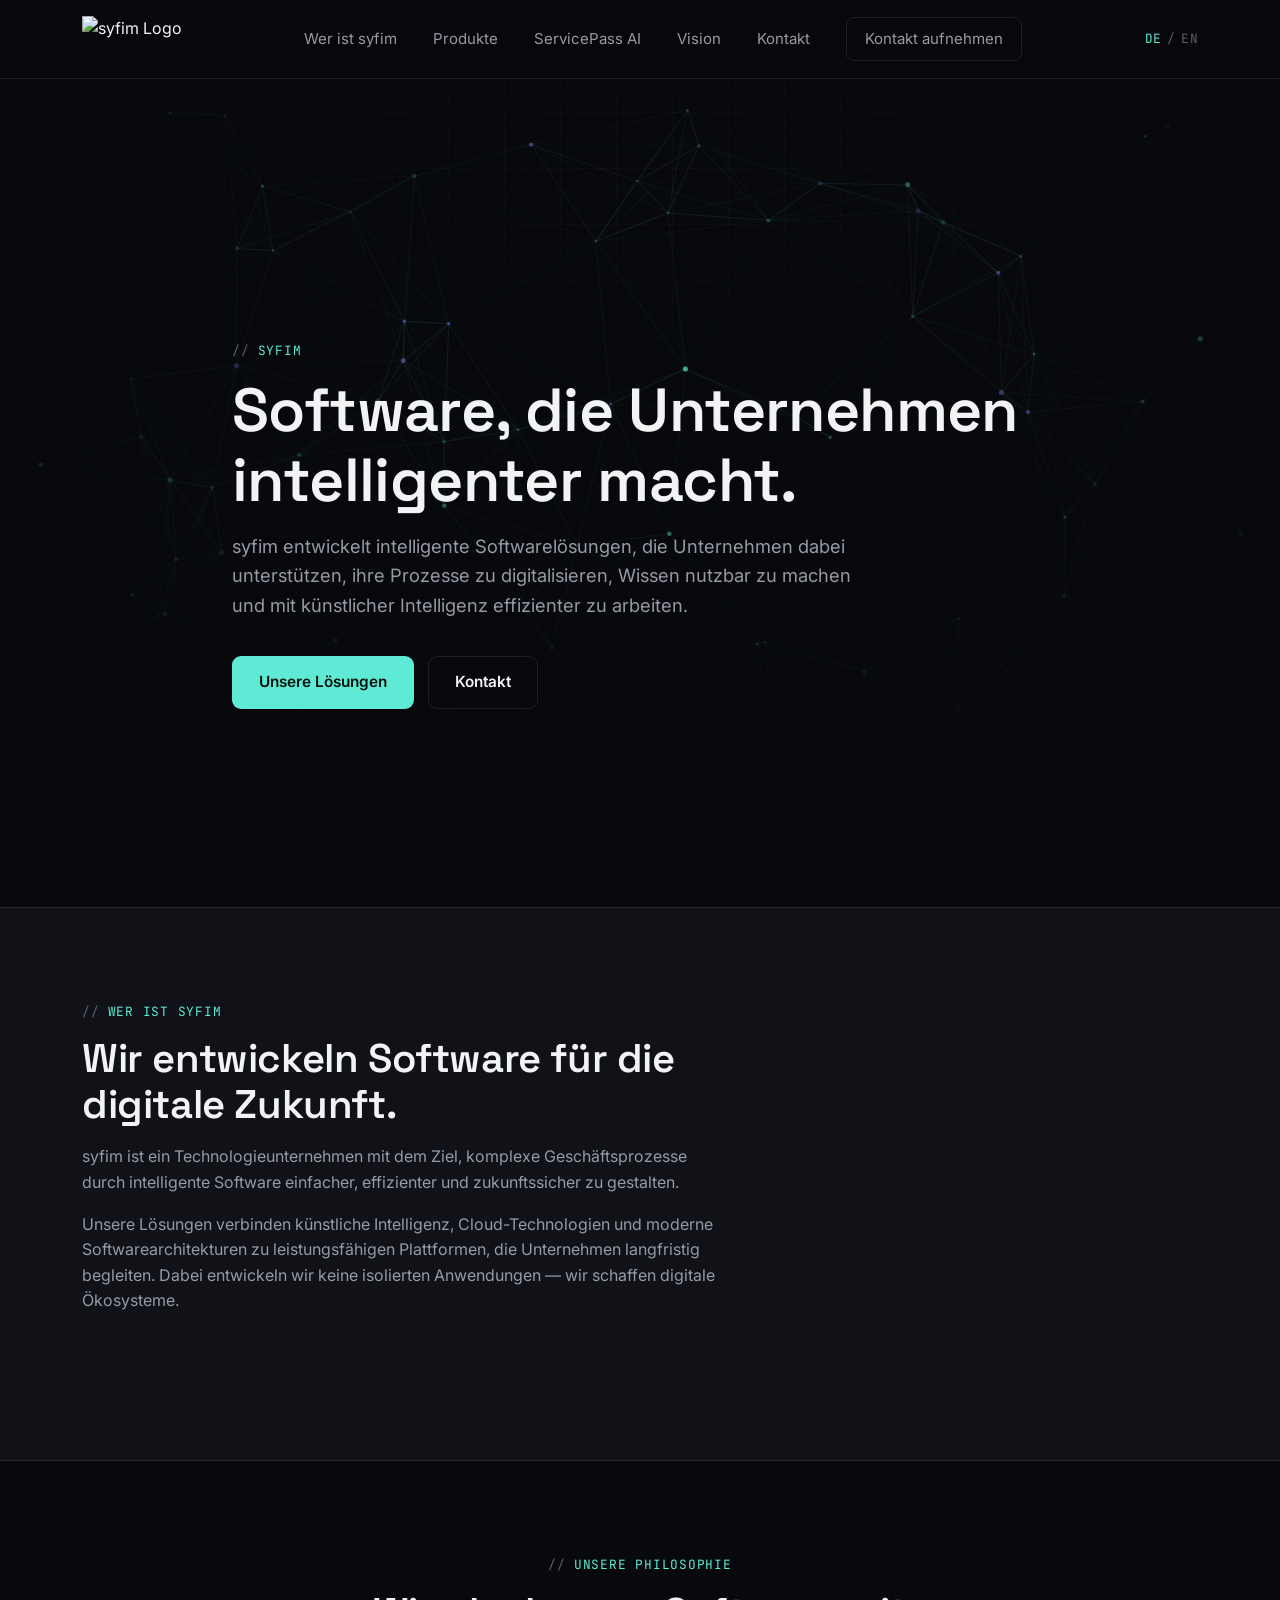
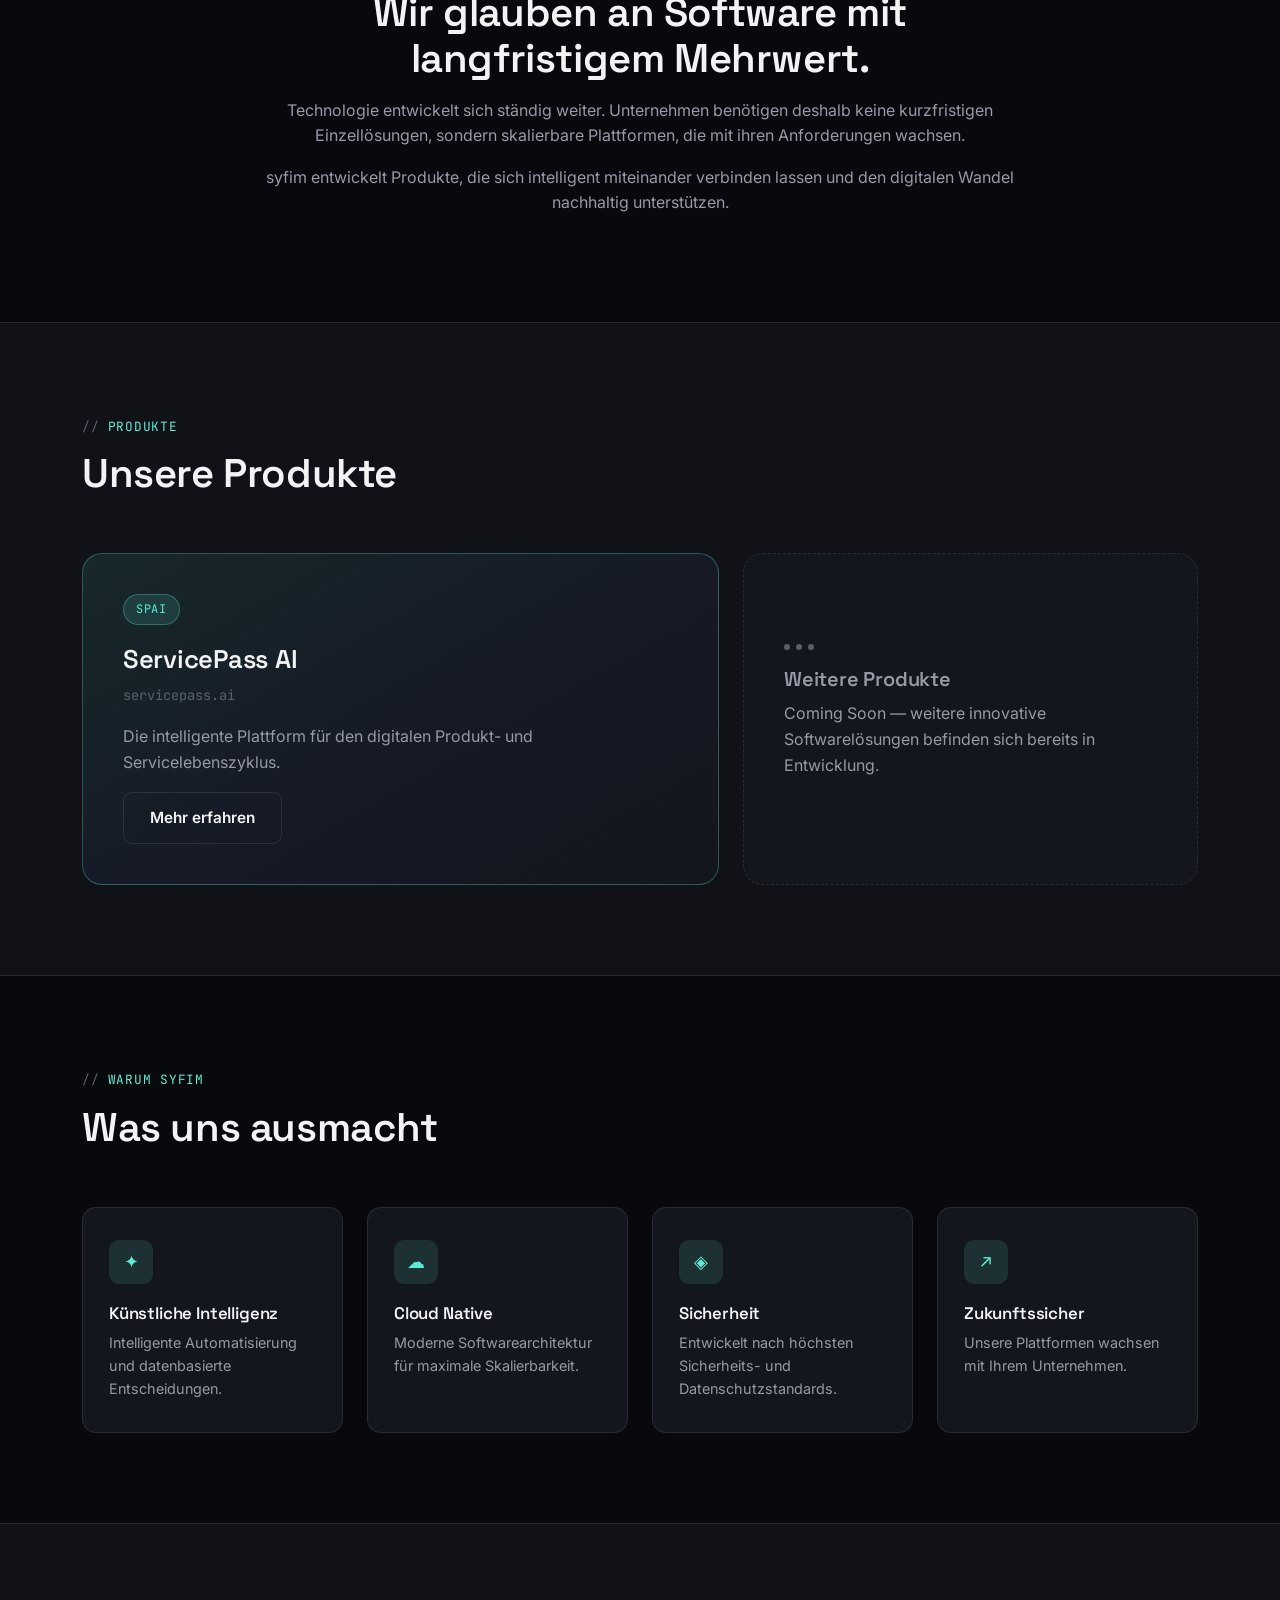
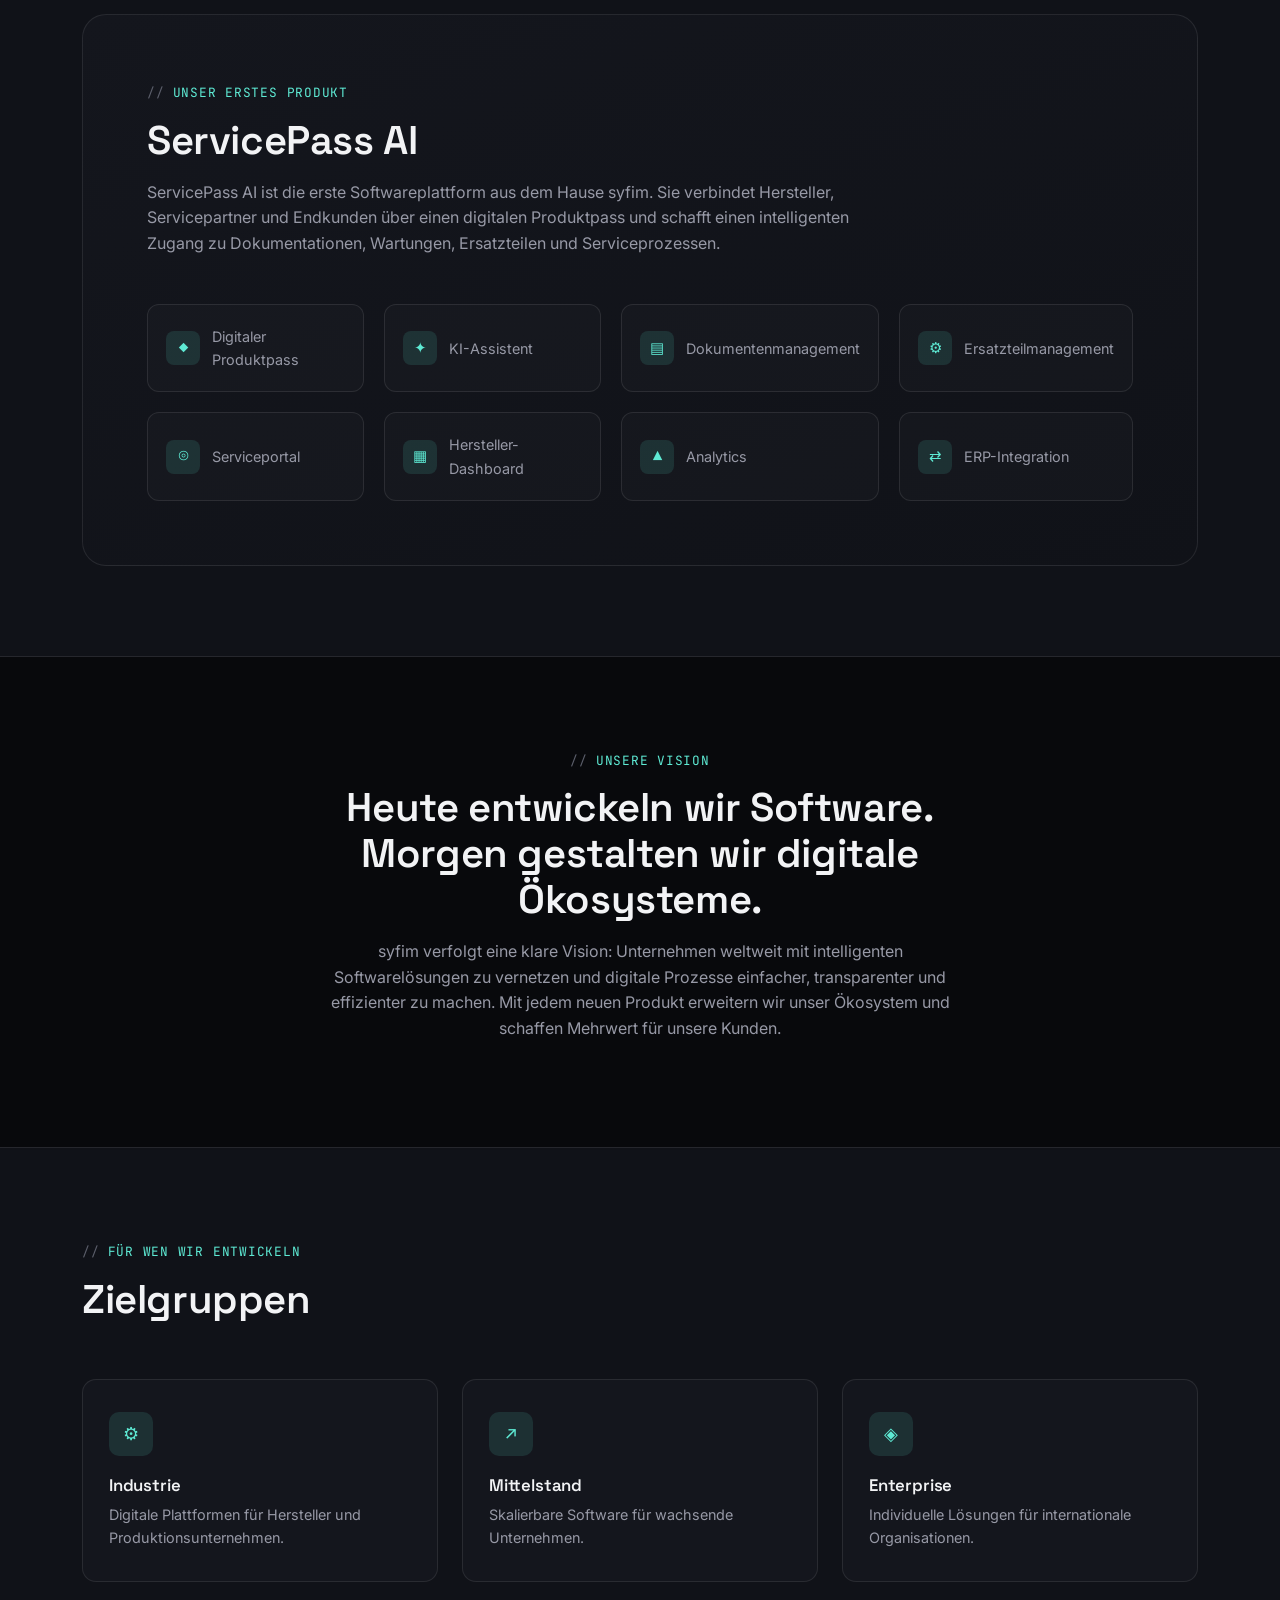
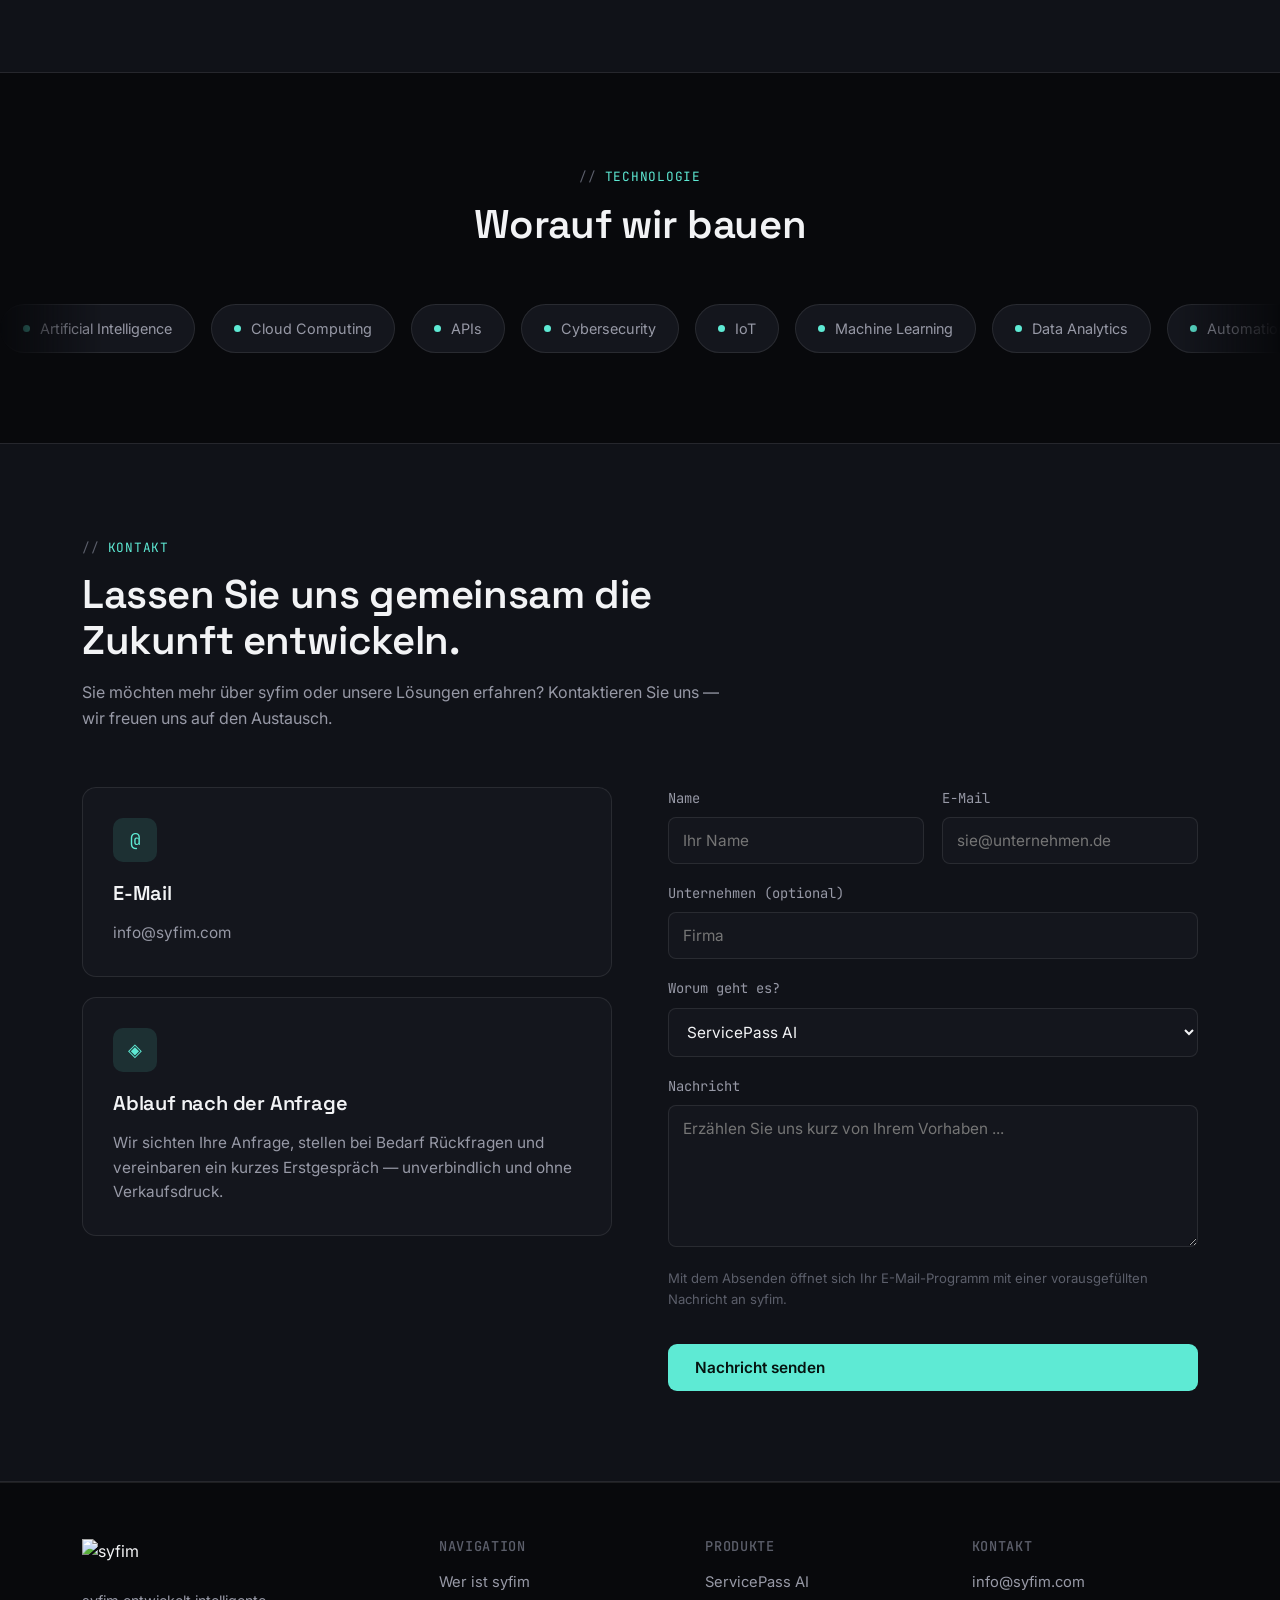
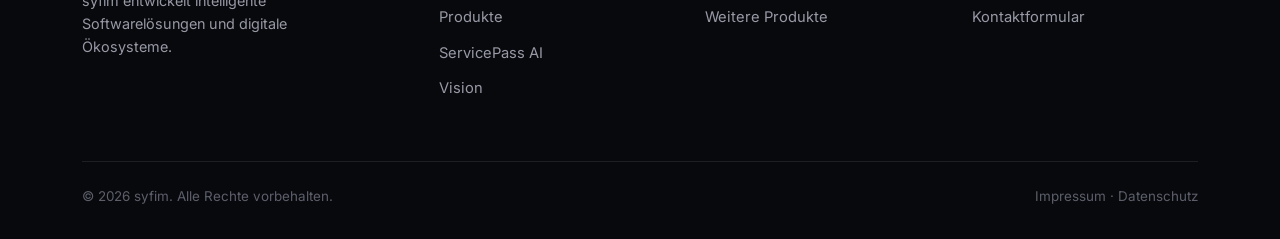
==== index.html @ 56e6570a "Add files via upload" ====
<!doctype html>
<html lang="de">
<head>
<meta charset="UTF-8">
<meta name="viewport" content="width=device-width, initial-scale=1.0">
<title>syfim — Software, die Unternehmen intelligenter macht</title>
<meta name="description" content="syfim entwickelt intelligente Softwarelösungen und digitale Ökosysteme aus KI, Cloud-Technologien und moderner Softwarearchitektur. Erstes Produkt: ServicePass AI.">
<link rel="icon" href="assets/favicon.png" type="image/png">
<link rel="preconnect" href="https://fonts.googleapis.com">
<link href="https://fonts.googleapis.com/css2?family=Space+Grotesk:wght@500;600;700&family=Inter:wght@400;500;600&family=JetBrains+Mono:wght@400;500&display=swap" rel="stylesheet">
<link rel="stylesheet" href="styles.css">
</head>
<body>
<div class="bg-grid"></div>

<header class="site-header">
  <div class="header-inner">
    <a href="index.html" class="brand">
      <img src="assets/logo-full-dark-transparent.png" alt="syfim Logo">
    </a>
    <nav class="main-nav">
      <a href="#ueber">Wer ist syfim</a>
      <a href="#produkte">Produkte</a>
      <a href="#spai">ServicePass AI</a>
      <a href="#vision">Vision</a>
      <a href="#kontakt">Kontakt</a>
      <a href="#kontakt" class="nav-cta">Kontakt aufnehmen</a>
    </nav>
    <div class="header-actions">
      <div class="lang-switch">
        <a href="index.html" class="active">DE</a>
        <span>/</span>
        <a href="index-en.html">EN</a>
      </div>
      <button class="nav-toggle" aria-label="Menü öffnen">☰</button>
    </div>
  </div>
</header>

<main>

  <!-- 1. Hero -->
  <section class="hero one-col">
    <div class="hero-canvas-wrap" aria-hidden="true"></div>
    <div class="wrap hero-inner">
      <div>
        <div class="eyebrow">syfim</div>
        <h1>Software, die Unternehmen intelligenter macht.</h1>
        <p class="lead">syfim entwickelt intelligente Softwarelösungen, die Unternehmen dabei unterstützen, ihre Prozesse zu digitalisieren, Wissen nutzbar zu machen und mit künstlicher Intelligenz effizienter zu arbeiten.</p>
        <div class="hero-actions">
          <a href="#produkte" class="btn btn-primary">Unsere Lösungen</a>
          <a href="#kontakt" class="btn btn-ghost">Kontakt</a>
        </div>
      </div>
    </div>
  </section>

  <!-- 2. Wer ist syfim -->
  <section class="alt" id="ueber">
    <div class="wrap">
      <div class="section-head">
        <div class="eyebrow">Wer ist syfim</div>
        <h2>Wir entwickeln Software für die digitale Zukunft.</h2>
        <p>syfim ist ein Technologieunternehmen mit dem Ziel, komplexe Geschäftsprozesse durch intelligente Software einfacher, effizienter und zukunftssicher zu gestalten.</p>
        <p>Unsere Lösungen verbinden künstliche Intelligenz, Cloud-Technologien und moderne Softwarearchitekturen zu leistungsfähigen Plattformen, die Unternehmen langfristig begleiten. Dabei entwickeln wir keine isolierten Anwendungen — wir schaffen digitale Ökosysteme.</p>
      </div>
    </div>
  </section>

  <!-- 3. Philosophie -->
  <section>
    <div class="wrap">
      <div class="philosophy-block">
        <div class="eyebrow">Unsere Philosophie</div>
        <h2>Wir glauben an Software mit langfristigem Mehrwert.</h2>
        <p>Technologie entwickelt sich ständig weiter. Unternehmen benötigen deshalb keine kurzfristigen Einzellösungen, sondern skalierbare Plattformen, die mit ihren Anforderungen wachsen.</p>
        <p>syfim entwickelt Produkte, die sich intelligent miteinander verbinden lassen und den digitalen Wandel nachhaltig unterstützen.</p>
      </div>
    </div>
  </section>

  <!-- 4. Produkte -->
  <section class="alt" id="produkte">
    <div class="wrap">
      <div class="section-head">
        <div class="eyebrow">Produkte</div>
        <h2>Unsere Produkte</h2>
      </div>
      <div class="grid product-grid">
        <div class="product-card featured">
          <span class="product-tag">SPAI</span>
          <h3>ServicePass AI</h3>
          <span class="product-sub">servicepass.ai</span>
          <p>Die intelligente Plattform für den digitalen Produkt- und Servicelebenszyklus.</p>
          <a href="#spai" class="btn btn-ghost">Mehr erfahren</a>
        </div>
        <div class="product-card placeholder">
          <div class="dots"><span></span><span></span><span></span></div>
          <h3>Weitere Produkte</h3>
          <p>Coming Soon — weitere innovative Softwarelösungen befinden sich bereits in Entwicklung.</p>
        </div>
      </div>
    </div>
  </section>

  <!-- 5. Warum syfim -->
  <section>
    <div class="wrap">
      <div class="section-head">
        <div class="eyebrow">Warum syfim</div>
        <h2>Was uns ausmacht</h2>
      </div>
      <div class="grid tiles-4">
        <div class="tile">
          <div class="icon">✦</div>
          <h3>Künstliche Intelligenz</h3>
          <p>Intelligente Automatisierung und datenbasierte Entscheidungen.</p>
        </div>
        <div class="tile">
          <div class="icon">☁</div>
          <h3>Cloud Native</h3>
          <p>Moderne Softwarearchitektur für maximale Skalierbarkeit.</p>
        </div>
        <div class="tile">
          <div class="icon">◈</div>
          <h3>Sicherheit</h3>
          <p>Entwickelt nach höchsten Sicherheits- und Datenschutzstandards.</p>
        </div>
        <div class="tile">
          <div class="icon">↗</div>
          <h3>Zukunftssicher</h3>
          <p>Unsere Plattformen wachsen mit Ihrem Unternehmen.</p>
        </div>
      </div>
    </div>
  </section>

  <!-- 6. Spotlight – ServicePass AI -->
  <section class="alt" id="spai">
    <div class="wrap">
      <div class="spotlight">
        <div class="spotlight-head">
          <div class="eyebrow">Unser erstes Produkt</div>
          <h2>ServicePass AI</h2>
          <p>ServicePass AI ist die erste Softwareplattform aus dem Hause syfim. Sie verbindet Hersteller, Servicepartner und Endkunden über einen digitalen Produktpass und schafft einen intelligenten Zugang zu Dokumentationen, Wartungen, Ersatzteilen und Serviceprozessen.</p>
        </div>
        <div class="spotlight-icons">
          <div class="spotlight-icon"><span class="glyph">◆</span> Digitaler Produktpass</div>
          <div class="spotlight-icon"><span class="glyph">✦</span> KI-Assistent</div>
          <div class="spotlight-icon"><span class="glyph">▤</span> Dokumentenmanagement</div>
          <div class="spotlight-icon"><span class="glyph">⚙</span> Ersatzteilmanagement</div>
          <div class="spotlight-icon"><span class="glyph">◎</span> Serviceportal</div>
          <div class="spotlight-icon"><span class="glyph">▦</span> Hersteller-Dashboard</div>
          <div class="spotlight-icon"><span class="glyph">▲</span> Analytics</div>
          <div class="spotlight-icon"><span class="glyph">⇄</span> ERP-Integration</div>
        </div>
      </div>
    </div>
  </section>

  <!-- 7. Vision -->
  <section class="vision-section" id="vision">
    <div class="wrap">
      <div class="section-head center">
        <div class="eyebrow">Unsere Vision</div>
        <h2>Heute entwickeln wir Software. Morgen gestalten wir digitale Ökosysteme.</h2>
        <p>syfim verfolgt eine klare Vision: Unternehmen weltweit mit intelligenten Softwarelösungen zu vernetzen und digitale Prozesse einfacher, transparenter und effizienter zu machen. Mit jedem neuen Produkt erweitern wir unser Ökosystem und schaffen Mehrwert für unsere Kunden.</p>
      </div>
    </div>
  </section>

  <!-- 8. Für wen wir entwickeln -->
  <section class="alt">
    <div class="wrap">
      <div class="section-head">
        <div class="eyebrow">Für wen wir entwickeln</div>
        <h2>Zielgruppen</h2>
      </div>
      <div class="grid tiles-3">
        <div class="tile">
          <div class="icon">⚙</div>
          <h3>Industrie</h3>
          <p>Digitale Plattformen für Hersteller und Produktionsunternehmen.</p>
        </div>
        <div class="tile">
          <div class="icon">↗</div>
          <h3>Mittelstand</h3>
          <p>Skalierbare Software für wachsende Unternehmen.</p>
        </div>
        <div class="tile">
          <div class="icon">◈</div>
          <h3>Enterprise</h3>
          <p>Individuelle Lösungen für internationale Organisationen.</p>
        </div>
      </div>
    </div>
  </section>

  <!-- 9. Technologie -->
  <section>
    <div class="wrap">
      <div class="section-head center">
        <div class="eyebrow">Technologie</div>
        <h2>Worauf wir bauen</h2>
      </div>
    </div>
    <div class="tech-marquee">
      <div class="tech-marquee-track">
        <span class="tech-badge"><span class="dot"></span>Artificial Intelligence</span>
        <span class="tech-badge"><span class="dot"></span>Cloud Computing</span>
        <span class="tech-badge"><span class="dot"></span>APIs</span>
        <span class="tech-badge"><span class="dot"></span>Cybersecurity</span>
        <span class="tech-badge"><span class="dot"></span>IoT</span>
        <span class="tech-badge"><span class="dot"></span>Machine Learning</span>
        <span class="tech-badge"><span class="dot"></span>Data Analytics</span>
        <span class="tech-badge"><span class="dot"></span>Automation</span>
        <span class="tech-badge"><span class="dot"></span>Artificial Intelligence</span>
        <span class="tech-badge"><span class="dot"></span>Cloud Computing</span>
        <span class="tech-badge"><span class="dot"></span>APIs</span>
        <span class="tech-badge"><span class="dot"></span>Cybersecurity</span>
        <span class="tech-badge"><span class="dot"></span>IoT</span>
        <span class="tech-badge"><span class="dot"></span>Machine Learning</span>
        <span class="tech-badge"><span class="dot"></span>Data Analytics</span>
        <span class="tech-badge"><span class="dot"></span>Automation</span>
      </div>
    </div>
  </section>

  <!-- 10. Kontakt -->
  <section class="alt" id="kontakt">
    <div class="wrap">
      <div class="section-head">
        <div class="eyebrow">Kontakt</div>
        <h2>Lassen Sie uns gemeinsam die Zukunft entwickeln.</h2>
        <p>Sie möchten mehr über syfim oder unsere Lösungen erfahren? Kontaktieren Sie uns — wir freuen uns auf den Austausch.</p>
      </div>

      <div class="contact-grid">
        <div class="contact-info">
          <div class="card">
            <div class="icon">@</div>
            <h3>E-Mail</h3>
            <p><a href="mailto:info@syfim.com">info@syfim.com</a></p>
          </div>
          <div class="card">
            <div class="icon">◈</div>
            <h3>Ablauf nach der Anfrage</h3>
            <p>Wir sichten Ihre Anfrage, stellen bei Bedarf Rückfragen und vereinbaren ein kurzes Erstgespräch — unverbindlich und ohne Verkaufsdruck.</p>
          </div>
        </div>

        <form class="contact-form">
          <div class="field-row">
            <div class="field">
              <label for="name">Name</label>
              <input type="text" id="name" name="name" placeholder="Ihr Name" required>
            </div>
            <div class="field">
              <label for="email">E-Mail</label>
              <input type="email" id="email" name="email" placeholder="sie@unternehmen.de" required>
            </div>
          </div>
          <div class="field">
            <label for="company">Unternehmen (optional)</label>
            <input type="text" id="company" name="company" placeholder="Firma">
          </div>
          <div class="field">
            <label for="topic">Worum geht es?</label>
            <select id="topic" name="topic">
              <option>ServicePass AI</option>
              <option>Individuelle Softwarelösung</option>
              <option>Partnerschaft</option>
              <option>Sonstiges</option>
            </select>
          </div>
          <div class="field">
            <label for="message">Nachricht</label>
            <textarea id="message" name="message" rows="6" placeholder="Erzählen Sie uns kurz von Ihrem Vorhaben ..." required></textarea>
          </div>
          <p class="form-note">Mit dem Absenden öffnet sich Ihr E-Mail-Programm mit einer vorausgefüllten Nachricht an syfim.</p>
          <button type="submit" class="btn btn-primary">Nachricht senden</button>
        </form>
      </div>
    </div>
  </section>

</main>

<footer class="site-footer">
  <div class="wrap">
    <div class="footer-top">
      <div class="footer-brand">
        <img src="assets/wordmark-dark.png" alt="syfim">
        <p>syfim entwickelt intelligente Softwarelösungen und digitale Ökosysteme.</p>
      </div>
      <div class="footer-col">
        <h4>Navigation</h4>
        <a href="#ueber">Wer ist syfim</a>
        <a href="#produkte">Produkte</a>
        <a href="#spai">ServicePass AI</a>
        <a href="#vision">Vision</a>
      </div>
      <div class="footer-col">
        <h4>Produkte</h4>
        <a href="#spai">ServicePass AI</a>
        <a href="#produkte">Weitere Produkte</a>
      </div>
      <div class="footer-col">
        <h4>Kontakt</h4>
        <a href="mailto:info@syfim.com">info@syfim.com</a>
        <a href="#kontakt">Kontaktformular</a>
      </div>
    </div>
    <div class="footer-bottom">
      <span>© 2026 syfim. Alle Rechte vorbehalten.</span>
      <span>Impressum · Datenschutz</span>
    </div>
  </div>
</footer>

<script src="script.js"></script>
<script src="network.js"></script>
</body>
</html>
---- styles.css ----
/* syfim — global styles */

:root {
  --bg: #08090c;
  --bg-alt: #101218;
  --bg-card: #14161d;
  --border: rgba(255, 255, 255, 0.09);
  --text: #f2f3f5;
  --text-dim: #9799a6;
  --text-faint: #5c5f6b;
  --accent: #5eead4;
  --accent-soft: rgba(94, 234, 212, 0.12);
  --accent-2: #7c8cff;
  --radius: 14px;
  --max-width: 1180px;
  --font-head: "Space Grotesk", "Inter", system-ui, sans-serif;
  --font-body: "Inter", system-ui, -apple-system, sans-serif;
  --font-mono: "JetBrains Mono", ui-monospace, "SFMono-Regular", monospace;
}

* {
  box-sizing: border-box;
}

html {
  scroll-behavior: smooth;
  overflow-x: hidden;
}

body {
  margin: 0;
  background: var(--bg);
  color: var(--text);
  font-family: var(--font-body);
  line-height: 1.6;
  -webkit-font-smoothing: antialiased;
  overflow-x: hidden;
  width: 100%;
}

img {
  max-width: 100%;
  display: block;
}

a {
  color: inherit;
  text-decoration: none;
}

.wrap {
  max-width: var(--max-width);
  margin: 0 auto;
  padding: 0 32px;
}

h1, h2, h3, h4 {
  font-family: var(--font-head);
  font-weight: 600;
  line-height: 1.15;
  margin: 0 0 16px;
  letter-spacing: -0.01em;
}

h1 { font-size: clamp(2.4rem, 5vw, 3.8rem); }
h2 { font-size: clamp(1.8rem, 3.2vw, 2.5rem); }
h3 { font-size: 1.25rem; }

p {
  color: var(--text-dim);
  margin: 0 0 16px;
}

.eyebrow {
  font-family: var(--font-mono);
  font-size: 0.8rem;
  color: var(--accent);
  letter-spacing: 0.06em;
  text-transform: uppercase;
  display: inline-flex;
  align-items: center;
  gap: 8px;
  margin-bottom: 14px;
}

.eyebrow::before {
  content: "//";
  color: var(--text-faint);
}

/* background grid texture */
.bg-grid {
  position: fixed;
  inset: 0;
  z-index: -1;
  background-image:
    linear-gradient(rgba(255,255,255,0.035) 1px, transparent 1px),
    linear-gradient(90deg, rgba(255,255,255,0.035) 1px, transparent 1px);
  background-size: 56px 56px;
  mask-image: radial-gradient(ellipse 80% 60% at 50% 0%, black 30%, transparent 75%);
}

/* header */
header.site-header {
  position: sticky;
  top: 0;
  z-index: 50;
  backdrop-filter: blur(14px);
  background: rgba(8, 9, 12, 0.75);
  border-bottom: 1px solid var(--border);
}

.header-inner {
  display: flex;
  align-items: center;
  justify-content: space-between;
  padding: 16px 32px;
  max-width: var(--max-width);
  margin: 0 auto;
}

.brand {
  display: flex;
  align-items: center;
  gap: 10px;
}

.brand img {
  height: 46px;
  width: auto;
}

nav.main-nav {
  display: flex;
  align-items: center;
  gap: 36px;
}

nav.main-nav a {
  font-size: 0.94rem;
  color: var(--text-dim);
  transition: color 0.15s ease;
  position: relative;
}

nav.main-nav a:hover,
nav.main-nav a.active {
  color: var(--text);
}

nav.main-nav a.active::after {
  content: "";
  position: absolute;
  left: 0;
  right: 0;
  bottom: -18px;
  height: 2px;
  background: var(--accent);
}

.nav-cta {
  border: 1px solid var(--border);
  padding: 9px 18px;
  border-radius: 8px;
  font-size: 0.9rem;
  transition: border-color 0.15s ease, background 0.15s ease;
}

.nav-cta:hover {
  border-color: var(--accent);
  background: var(--accent-soft);
}

.nav-toggle {
  display: none;
  background: none;
  border: 1px solid var(--border);
  border-radius: 8px;
  width: 40px;
  height: 40px;
  color: var(--text);
  font-size: 1.2rem;
  cursor: pointer;
}

.header-actions {
  display: flex;
  align-items: center;
  gap: 16px;
}

.lang-switch {
  display: flex;
  align-items: center;
  gap: 6px;
  font-family: var(--font-mono);
  font-size: 0.8rem;
  letter-spacing: 0.02em;
}

.lang-switch a {
  color: var(--text-faint);
  transition: color 0.15s ease;
}

.lang-switch a:hover {
  color: var(--text);
}

.lang-switch a.active {
  color: var(--accent);
}

.lang-switch span {
  color: var(--text-faint);
}

/* buttons */
.btn {
  display: inline-flex;
  align-items: center;
  gap: 8px;
  padding: 13px 26px;
  border-radius: 9px;
  font-family: var(--font-body);
  font-weight: 600;
  font-size: 0.96rem;
  cursor: pointer;
  border: 1px solid transparent;
  transition: transform 0.15s ease, box-shadow 0.15s ease, background 0.15s ease, border-color .15s ease;
}

.btn-primary {
  background: var(--accent);
  color: #05130f;
}

.btn-primary:hover {
  box-shadow: 0 0 0 4px var(--accent-soft);
  transform: translateY(-1px);
}

.btn-ghost {
  border-color: var(--border);
  color: var(--text);
}

.btn-ghost:hover {
  border-color: var(--accent);
  color: var(--accent);
}

/* hero */
.hero {
  position: relative;
  padding: 120px 0 100px;
  overflow: hidden;
}

.hero-inner {
  display: grid;
  grid-template-columns: 1.15fr 0.85fr;
  gap: 48px;
  align-items: center;
}

.hero p.lead {
  font-size: 1.15rem;
  max-width: 52ch;
}

.hero-actions {
  display: flex;
  gap: 14px;
  margin-top: 32px;
  flex-wrap: wrap;
}

.hero-visual {
  position: relative;
  display: flex;
  align-items: center;
  justify-content: center;
}

.hero-visual img {
  width: 100%;
  max-width: 420px;
  opacity: 0.92;
  filter: drop-shadow(0 0 60px rgba(94, 234, 212, 0.18));
}

.hero-stats {
  display: grid;
  grid-template-columns: repeat(3, 1fr);
  gap: 24px;
  margin-top: 64px;
  padding-top: 40px;
  border-top: 1px solid var(--border);
}

.stat-num {
  font-family: var(--font-head);
  font-size: 2rem;
  color: var(--text);
  margin-bottom: 4px;
}

.stat-label {
  font-size: 0.86rem;
  color: var(--text-faint);
}

/* sections */
section {
  padding: 90px 0;
}

section.alt {
  background: var(--bg-alt);
  border-top: 1px solid var(--border);
  border-bottom: 1px solid var(--border);
}

.section-head {
  max-width: 640px;
  margin-bottom: 56px;
}

.section-head.center {
  margin-left: auto;
  margin-right: auto;
  text-align: center;
}

/* cards / grid */
.grid {
  display: grid;
  gap: 24px;
}

.grid-3 { grid-template-columns: repeat(3, 1fr); }
.grid-2 { grid-template-columns: repeat(2, 1fr); }
.grid-4 { grid-template-columns: repeat(4, 1fr); }

.card {
  background: var(--bg-card);
  border: 1px solid var(--border);
  border-radius: var(--radius);
  padding: 30px;
  transition: border-color 0.2s ease, transform 0.2s ease;
}

.card:hover {
  border-color: rgba(94, 234, 212, 0.35);
  transform: translateY(-3px);
}

.card .icon {
  width: 44px;
  height: 44px;
  border-radius: 10px;
  background: var(--accent-soft);
  color: var(--accent);
  display: flex;
  align-items: center;
  justify-content: center;
  font-family: var(--font-mono);
  font-size: 1.1rem;
  margin-bottom: 20px;
}

.card p {
  margin-bottom: 0;
  font-size: 0.96rem;
}

.card ul {
  margin: 16px 0 0;
  padding-left: 18px;
  color: var(--text-dim);
  font-size: 0.92rem;
}

.card ul li {
  margin-bottom: 6px;
}

/* process steps */
.steps {
  display: grid;
  grid-template-columns: repeat(4, 1fr);
  gap: 24px;
  counter-reset: step;
}

.step {
  position: relative;
  padding-top: 44px;
}

.step::before {
  counter-increment: step;
  content: "0" counter(step);
  font-family: var(--font-mono);
  font-size: 0.85rem;
  color: var(--accent);
  position: absolute;
  top: 0;
  left: 0;
}

.step h3 {
  margin-bottom: 10px;
  font-size: 1.05rem;
}

.step p {
  font-size: 0.92rem;
  margin: 0;
}

/* values */
.value-row {
  display: flex;
  gap: 20px;
  padding: 28px 0;
  border-top: 1px solid var(--border);
}

.value-row:last-child {
  border-bottom: 1px solid var(--border);
}

.value-num {
  font-family: var(--font-mono);
  color: var(--text-faint);
  font-size: 0.9rem;
  min-width: 40px;
}

.value-row h3 {
  margin-bottom: 6px;
}

.value-row p {
  margin: 0;
  max-width: 60ch;
}

/* two-column with image side */
.split {
  display: grid;
  grid-template-columns: 0.9fr 1.1fr;
  gap: 64px;
  align-items: center;
}

.split-visual {
  background: var(--bg-card);
  border: 1px solid var(--border);
  border-radius: var(--radius);
  padding: 48px;
  display: flex;
  align-items: center;
  justify-content: center;
}

.split-visual img {
  max-width: 260px;
  opacity: 0.95;
}

/* CTA band */
.cta-band {
  border-radius: 20px;
  border: 1px solid var(--border);
  background: linear-gradient(135deg, var(--bg-card), var(--bg-alt));
  padding: 64px;
  text-align: center;
  position: relative;
  overflow: hidden;
}

.cta-band h2 {
  margin-bottom: 12px;
}

.cta-band p {
  max-width: 50ch;
  margin: 0 auto 32px;
}

.cta-actions {
  display: flex;
  gap: 14px;
  justify-content: center;
  flex-wrap: wrap;
}

/* footer */
footer.site-footer {
  border-top: 1px solid var(--border);
  padding: 56px 0 32px;
}

.footer-top {
  display: grid;
  grid-template-columns: 1.4fr 1fr 1fr 1fr;
  gap: 40px;
  margin-bottom: 48px;
}

.footer-brand img {
  height: 34px;
  margin-bottom: 16px;
}

.footer-brand p {
  font-size: 0.9rem;
  max-width: 32ch;
}

.footer-col h4 {
  font-size: 0.85rem;
  color: var(--text-faint);
  text-transform: uppercase;
  letter-spacing: 0.05em;
  margin-bottom: 16px;
  font-family: var(--font-mono);
  font-weight: 500;
}

.footer-col a {
  display: block;
  color: var(--text-dim);
  font-size: 0.92rem;
  margin-bottom: 12px;
  transition: color 0.15s ease;
}

.footer-col a:hover {
  color: var(--accent);
}

.footer-bottom {
  display: flex;
  justify-content: space-between;
  align-items: center;
  padding-top: 24px;
  border-top: 1px solid var(--border);
  font-size: 0.84rem;
  color: var(--text-faint);
  flex-wrap: wrap;
  gap: 12px;
}

/* page hero (inner pages) */
.page-hero {
  padding: 80px 0 60px;
  border-bottom: 1px solid var(--border);
}

.page-hero p.lead {
  max-width: 60ch;
  font-size: 1.08rem;
}

/* contact page */
.contact-grid {
  display: grid;
  grid-template-columns: 1fr 1fr;
  gap: 56px;
  align-items: start;
}

.contact-info .card {
  margin-bottom: 20px;
}

form.contact-form {
  display: grid;
  gap: 18px;
}

.field label {
  display: block;
  font-size: 0.86rem;
  color: var(--text-dim);
  margin-bottom: 8px;
  font-family: var(--font-mono);
}

.field input,
.field textarea,
.field select {
  width: 100%;
  background: var(--bg-card);
  border: 1px solid var(--border);
  border-radius: 8px;
  padding: 13px 14px;
  color: var(--text);
  font-family: var(--font-body);
  font-size: 0.96rem;
  resize: vertical;
}

.field input:focus,
.field textarea:focus,
.field select:focus {
  outline: none;
  border-color: var(--accent);
}

.field-row {
  display: grid;
  grid-template-columns: 1fr 1fr;
  gap: 18px;
}

.form-note {
  font-size: 0.82rem;
  color: var(--text-faint);
  margin-top: -4px;
}

/* about page team-ish / mission */
.mission-figure {
  font-family: var(--font-head);
  font-size: 1.5rem;
  line-height: 1.5;
  color: var(--text);
  border-left: 2px solid var(--accent);
  padding-left: 28px;
  margin: 0;
}

/* responsive */
@media (max-width: 920px) {
  nav.main-nav { display: none; }
  .nav-toggle { display: inline-flex; align-items: center; justify-content: center; }

  nav.main-nav.open {
    display: flex;
    position: absolute;
    top: 100%;
    left: 0;
    right: 0;
    background: var(--bg-alt);
    border-bottom: 1px solid var(--border);
    flex-direction: column;
    align-items: flex-start;
    padding: 24px 32px;
    gap: 4px;
    max-height: calc(100vh - 100%);
    overflow-y: auto;
  }

  nav.main-nav.open a {
    width: 100%;
    padding: 10px 0;
  }

  nav.main-nav.open a.nav-cta {
    margin-top: 8px;
    text-align: center;
  }

  .hero-inner { grid-template-columns: 1fr; }
  .hero-visual { order: -1; }
  .hero-stats { grid-template-columns: repeat(3, 1fr); gap: 14px; }
  .grid-3, .grid-4, .grid-2 { grid-template-columns: 1fr; }
  .steps { grid-template-columns: 1fr 1fr; }
  .split { grid-template-columns: 1fr; gap: 32px; }
  .contact-grid { grid-template-columns: 1fr; }
  .footer-top { grid-template-columns: 1fr 1fr; }
  .cta-band { padding: 40px 24px; }
  .field-row { grid-template-columns: 1fr; }

  .header-actions { gap: 10px; }
  .lang-switch a { padding: 6px 4px; }
  .nav-toggle { width: 44px; height: 44px; }
}

@media (max-width: 560px) {
  .wrap { padding: 0 20px; }
  .header-inner { padding: 12px 20px; }
  .brand img { height: 36px; }
  .hero-stats { grid-template-columns: 1fr 1fr; }
  .steps { grid-template-columns: 1fr; }
  .footer-top { grid-template-columns: 1fr; }
}

/* ============ one-pager additions ============ */

/* hero canvas background */
.hero {
  min-height: 92vh;
  display: flex;
  align-items: center;
  padding: 140px 0 80px;
}

.hero-canvas-wrap {
  position: absolute;
  inset: 0;
  z-index: -1;
  overflow: hidden;
}

.hero-canvas-wrap canvas {
  width: 100%;
  height: 100%;
  display: block;
}

.hero-canvas-wrap::after {
  content: "";
  position: absolute;
  inset: 0;
  background: radial-gradient(ellipse 70% 60% at 50% 30%, transparent 0%, var(--bg) 88%);
}

.hero.one-col .hero-inner {
  grid-template-columns: 1fr;
  max-width: 880px;
}

.hero.one-col .hero-actions {
  margin-top: 36px;
}

/* section intros reused, plus centered variant already exists */

/* philosophy quote block */
.philosophy-block {
  max-width: 760px;
  margin: 0 auto;
  text-align: center;
}

.philosophy-block .eyebrow {
  justify-content: center;
}

/* product cards */
.product-grid {
  display: grid;
  grid-template-columns: 1.4fr 1fr;
  gap: 24px;
}

.product-card {
  background: var(--bg-card);
  border: 1px solid var(--border);
  border-radius: 20px;
  padding: 40px;
  position: relative;
  overflow: hidden;
}

.product-card.featured {
  background: linear-gradient(150deg, rgba(94,234,212,0.10), rgba(124,140,255,0.06) 60%, var(--bg-card) 100%);
  border-color: rgba(94, 234, 212, 0.3);
}

.product-tag {
  display: inline-block;
  font-family: var(--font-mono);
  font-size: 0.74rem;
  letter-spacing: 0.06em;
  text-transform: uppercase;
  color: var(--accent);
  background: var(--accent-soft);
  border: 1px solid rgba(94, 234, 212, 0.3);
  padding: 5px 12px;
  border-radius: 100px;
  margin-bottom: 20px;
}

.product-card h3 {
  font-size: 1.6rem;
  margin-bottom: 10px;
}

.product-card .product-sub {
  font-family: var(--font-mono);
  color: var(--text-faint);
  font-size: 0.85rem;
  margin-bottom: 18px;
  display: block;
}

.product-card p {
  max-width: 48ch;
}

.product-card.placeholder {
  display: flex;
  flex-direction: column;
  justify-content: center;
  border-style: dashed;
  border-color: var(--border);
}

.product-card.placeholder h3 {
  color: var(--text-dim);
  font-size: 1.25rem;
}

.product-card.placeholder .dots {
  display: flex;
  gap: 6px;
  margin-bottom: 18px;
}

.product-card.placeholder .dots span {
  width: 6px;
  height: 6px;
  border-radius: 50%;
  background: var(--text-faint);
  animation: pulse-dot 1.4s ease-in-out infinite;
}

.product-card.placeholder .dots span:nth-child(2) { animation-delay: 0.2s; }
.product-card.placeholder .dots span:nth-child(3) { animation-delay: 0.4s; }

@keyframes pulse-dot {
  0%, 80%, 100% { opacity: 0.25; }
  40% { opacity: 1; }
}

/* tiles (warum syfim / fuer wen) */
.tiles-4 { grid-template-columns: repeat(4, 1fr); }
.tiles-3 { grid-template-columns: repeat(3, 1fr); }

.tile {
  background: var(--bg-card);
  border: 1px solid var(--border);
  border-radius: var(--radius);
  padding: 32px 26px;
  transition: border-color 0.2s ease, transform 0.2s ease;
}

.tile:hover {
  border-color: rgba(94, 234, 212, 0.35);
  transform: translateY(-3px);
}

.tile .icon {
  width: 44px;
  height: 44px;
  border-radius: 10px;
  background: var(--accent-soft);
  color: var(--accent);
  display: flex;
  align-items: center;
  justify-content: center;
  font-family: var(--font-mono);
  font-size: 1.1rem;
  margin-bottom: 20px;
}

.tile h3 {
  font-size: 1.05rem;
  margin-bottom: 8px;
}

.tile p {
  font-size: 0.9rem;
  margin: 0;
}

/* spotlight section */
.spotlight {
  border-radius: 24px;
  border: 1px solid var(--border);
  background: linear-gradient(160deg, var(--bg-card), var(--bg-alt));
  padding: 64px;
  position: relative;
  overflow: hidden;
}

.spotlight-head {
  max-width: 760px;
  margin-bottom: 48px;
}

.spotlight-icons {
  display: grid;
  grid-template-columns: repeat(4, 1fr);
  gap: 20px;
}

.spotlight-icon {
  background: rgba(255,255,255,0.02);
  border: 1px solid var(--border);
  border-radius: 12px;
  padding: 20px 18px;
  display: flex;
  align-items: center;
  gap: 12px;
  font-size: 0.9rem;
  color: var(--text-dim);
}

.spotlight-icon .glyph {
  width: 34px;
  height: 34px;
  min-width: 34px;
  border-radius: 8px;
  background: var(--accent-soft);
  color: var(--accent);
  display: flex;
  align-items: center;
  justify-content: center;
  font-family: var(--font-mono);
  font-size: 0.95rem;
}

/* technology marquee */
.tech-marquee {
  overflow: hidden;
  position: relative;
  mask-image: linear-gradient(90deg, transparent, black 8%, black 92%, transparent);
  -webkit-mask-image: linear-gradient(90deg, transparent, black 8%, black 92%, transparent);
}

.tech-marquee-track {
  display: flex;
  gap: 16px;
  width: max-content;
  animation: marquee 28s linear infinite;
}

@keyframes marquee {
  from { transform: translateX(0); }
  to { transform: translateX(-50%); }
}

.tech-badge {
  display: flex;
  align-items: center;
  gap: 10px;
  background: var(--bg-card);
  border: 1px solid var(--border);
  border-radius: 100px;
  padding: 12px 22px;
  font-size: 0.9rem;
  color: var(--text-dim);
  white-space: nowrap;
}

.tech-badge .dot {
  width: 7px;
  height: 7px;
  border-radius: 50%;
  background: var(--accent);
}

/* vision section */
.vision-section {
  text-align: center;
}

.vision-section .section-head {
  margin: 0 auto;
}

.vision-section h2 {
  max-width: 780px;
  margin-left: auto;
  margin-right: auto;
}

.vision-section p {
  max-width: 640px;
  margin-left: auto;
  margin-right: auto;
}

@media (max-width: 920px) {
  .hero { min-height: auto; padding: 128px 0 60px; }
  .product-grid { grid-template-columns: 1fr; }
  .tiles-4 { grid-template-columns: 1fr 1fr; }
  .tiles-3 { grid-template-columns: 1fr; }
  .spotlight { padding: 40px 24px; }
  .spotlight-icons { grid-template-columns: 1fr 1fr; }
}

@media (max-width: 560px) {
  .hero { padding: 100px 0 48px; }
  .tiles-4 { grid-template-columns: 1fr; }
  .spotlight-icons { grid-template-columns: 1fr; }
  .product-card { padding: 28px; }
}

@media (prefers-reduced-motion: reduce) {
  .tech-marquee-track { animation: none; }
}
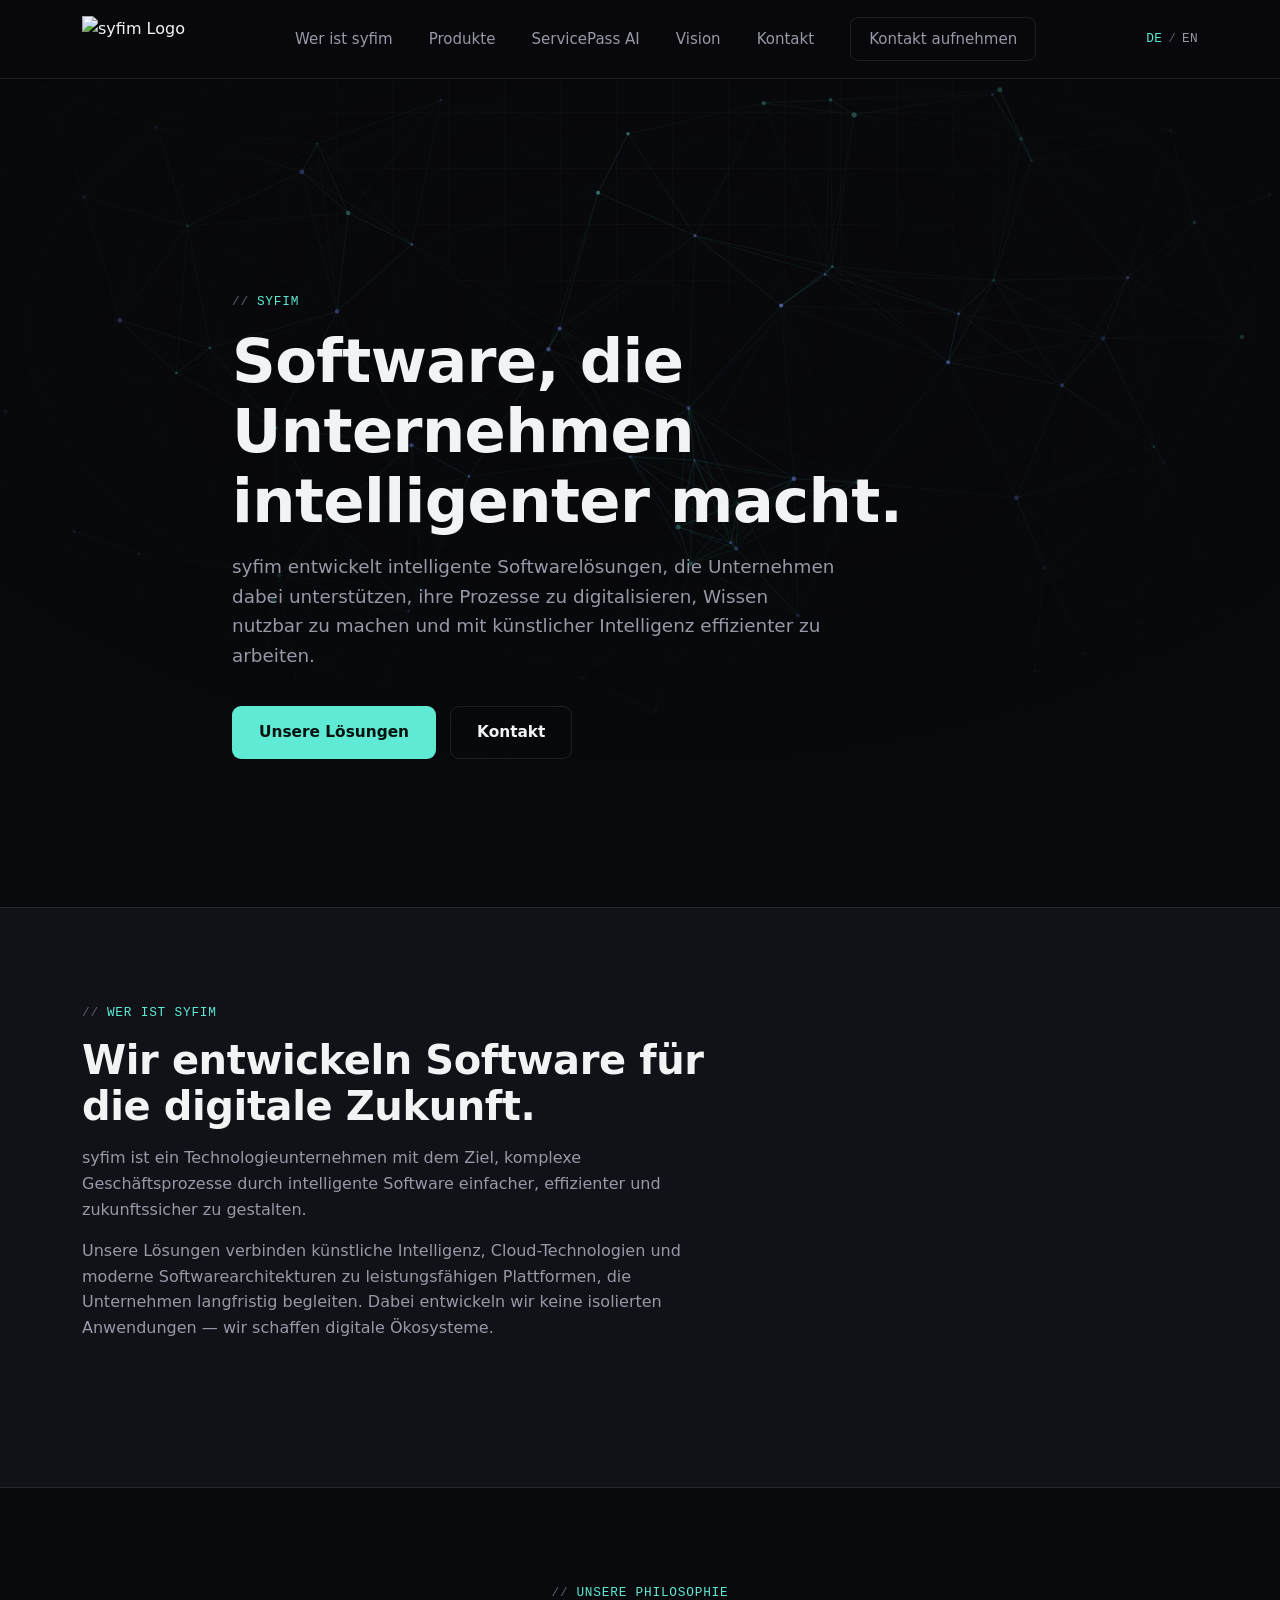
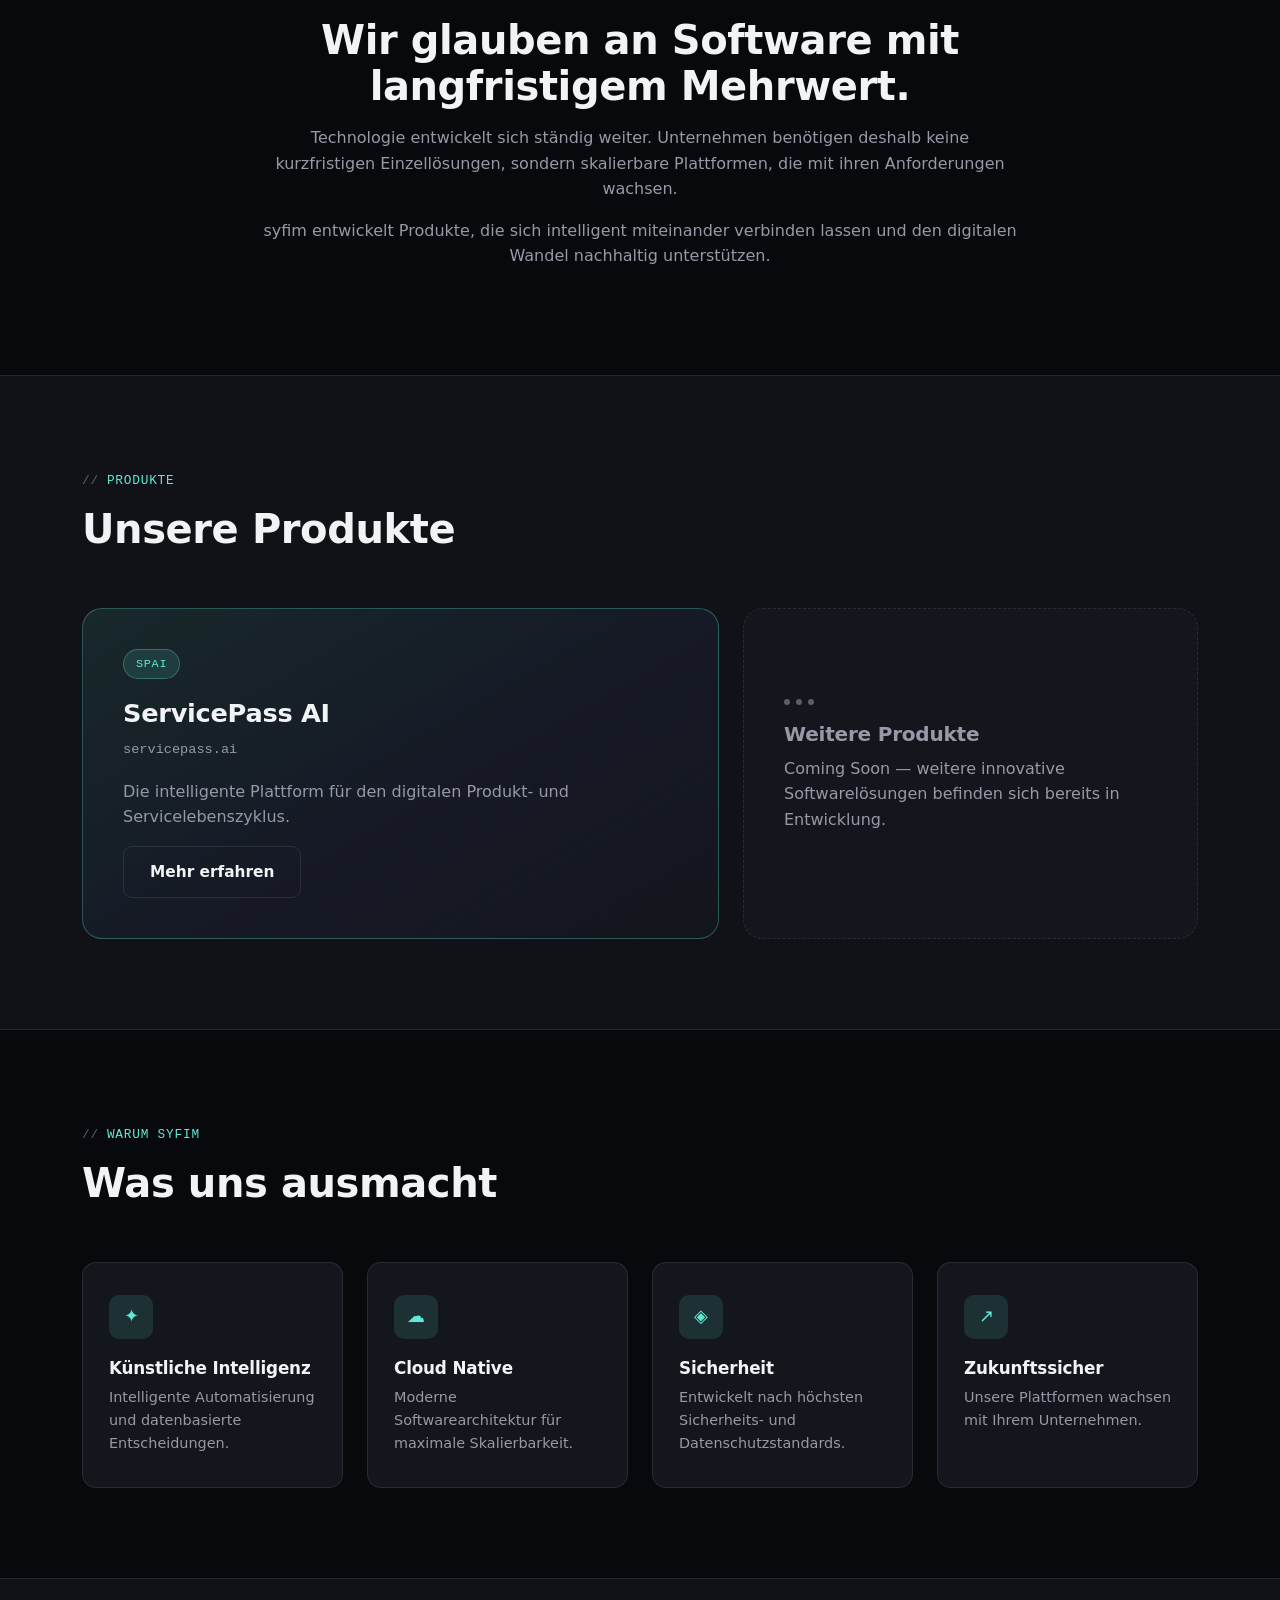
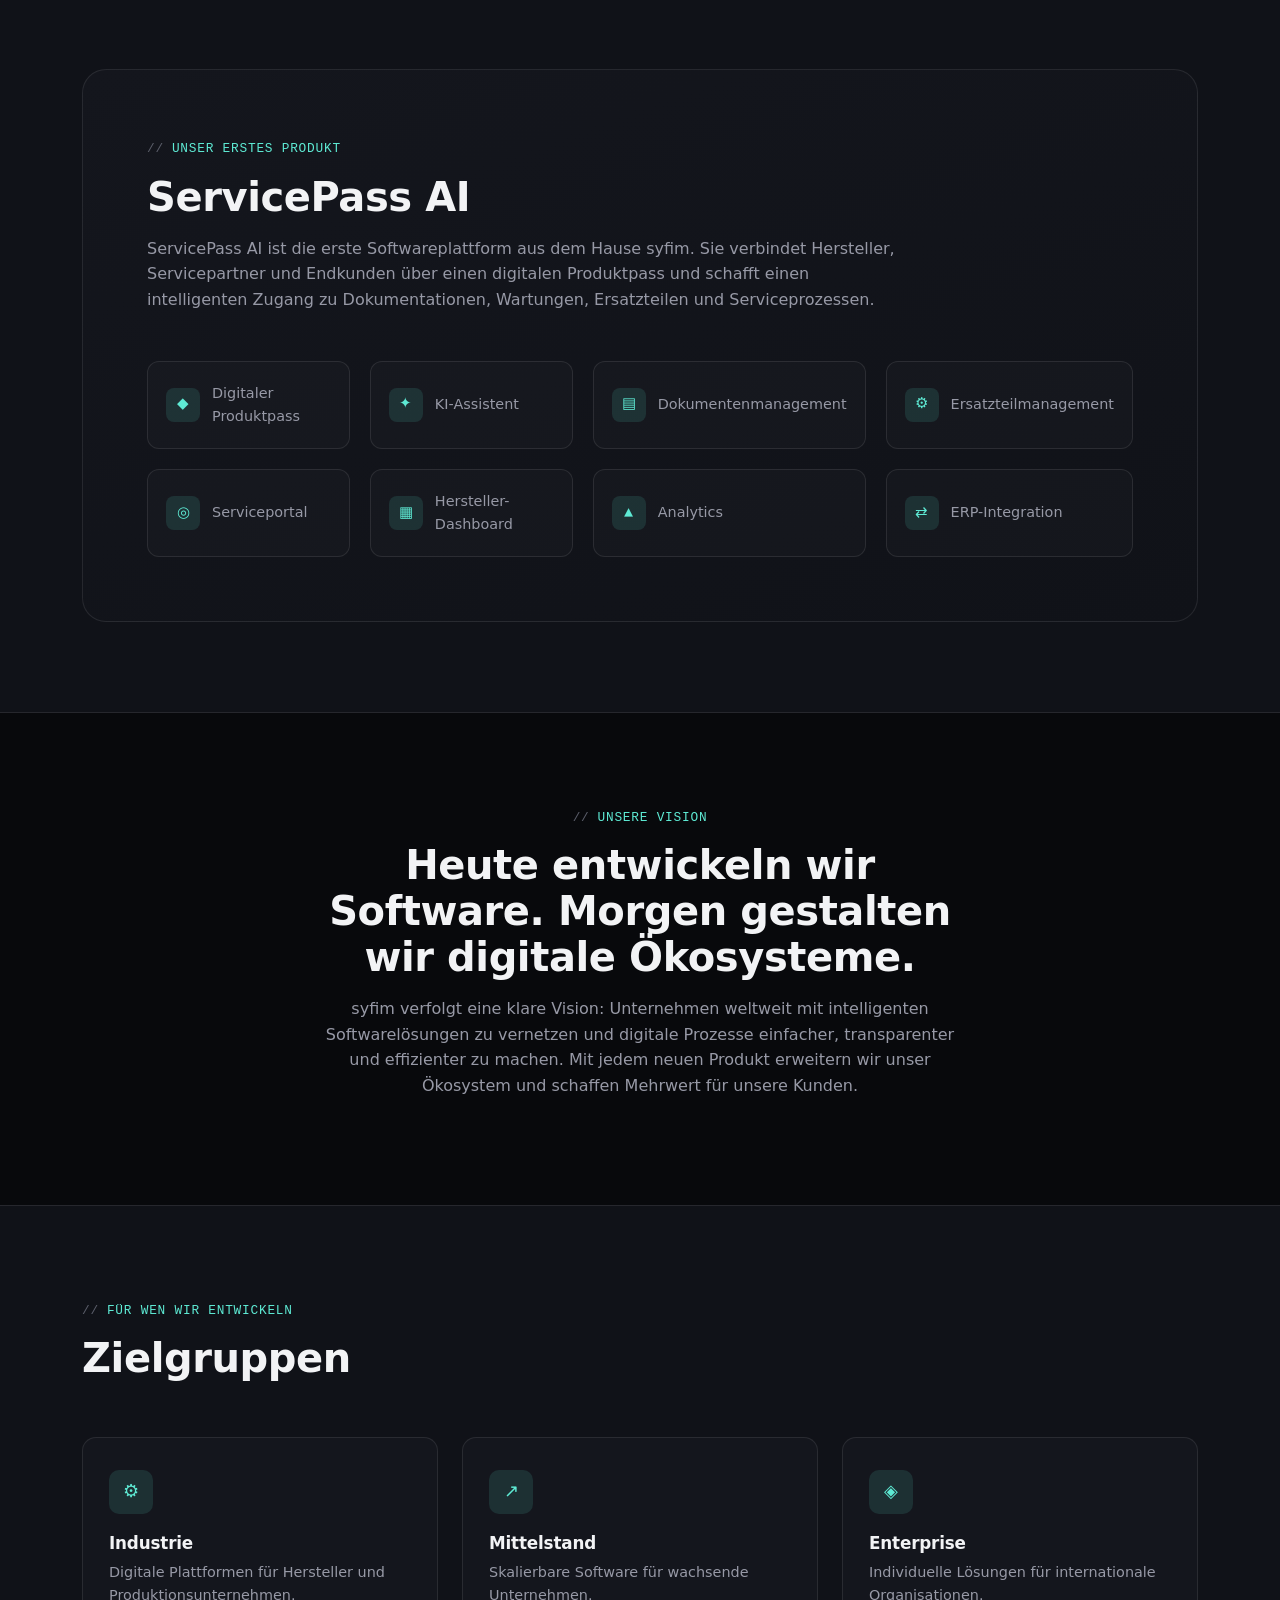
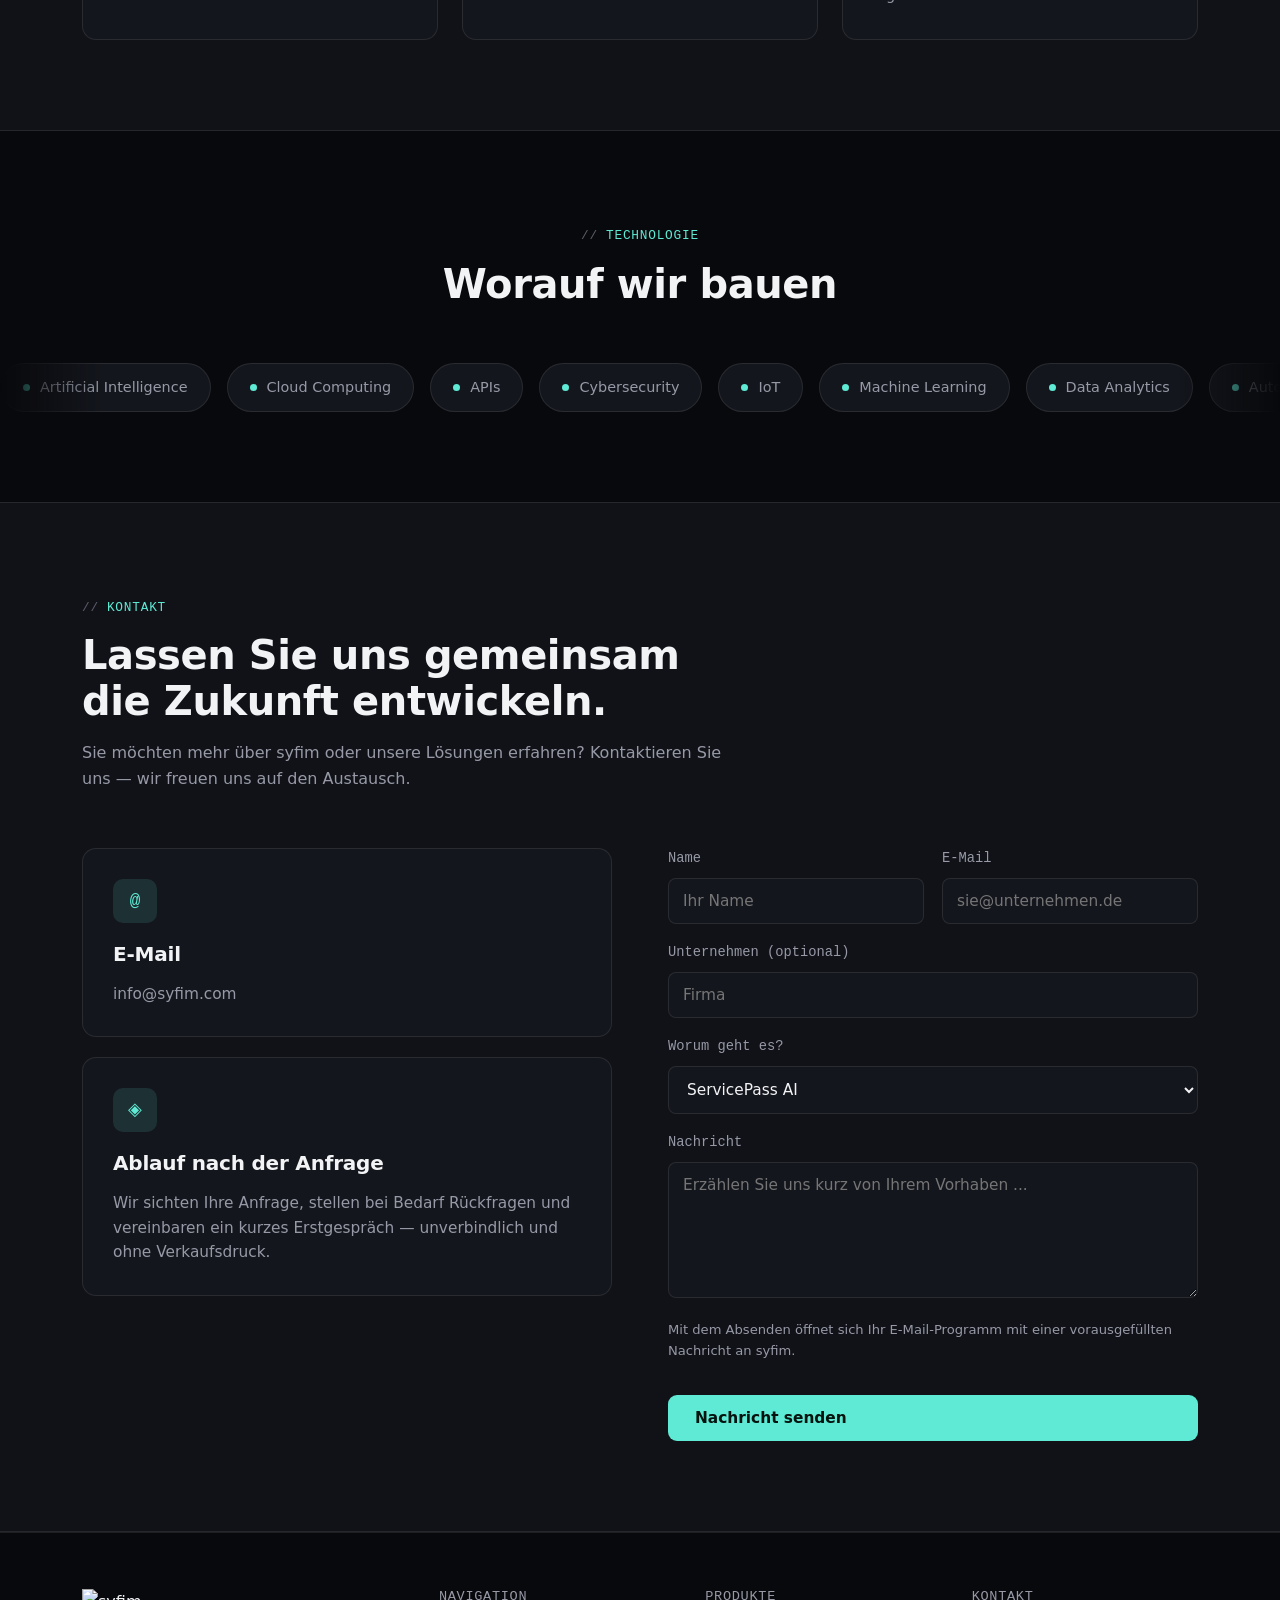
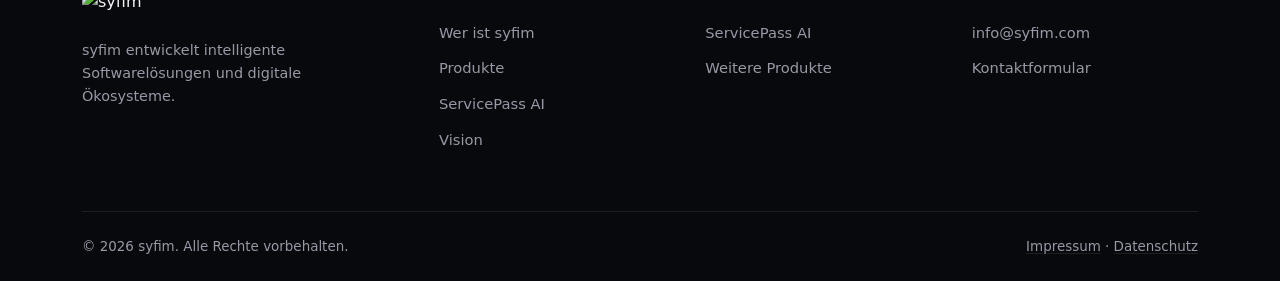
==== commit 5f34f222: "Add files via upload" ====
--- a/index.html
+++ b/index.html
@@ -6,11 +6,10 @@
 <title>syfim — Software, die Unternehmen intelligenter macht</title>
 <meta name="description" content="syfim entwickelt intelligente Softwarelösungen und digitale Ökosysteme aus KI, Cloud-Technologien und moderner Softwarearchitektur. Erstes Produkt: ServicePass AI.">
 <link rel="icon" href="assets/favicon.png" type="image/png">
-<link rel="preconnect" href="https://fonts.googleapis.com">
-<link href="https://fonts.googleapis.com/css2?family=Space+Grotesk:wght@500;600;700&family=Inter:wght@400;500;600&family=JetBrains+Mono:wght@400;500&display=swap" rel="stylesheet">
 <link rel="stylesheet" href="styles.css">
 </head>
 <body>
+<a href="#main" class="skip-link">Zum Inhalt springen</a>
 <div class="bg-grid"></div>
 
 <header class="site-header">
@@ -18,7 +17,7 @@
     <a href="index.html" class="brand">
       <img src="assets/logo-full-dark-transparent.png" alt="syfim Logo">
     </a>
-    <nav class="main-nav">
+    <nav class="main-nav" id="main-nav">
       <a href="#ueber">Wer ist syfim</a>
       <a href="#produkte">Produkte</a>
       <a href="#spai">ServicePass AI</a>
@@ -32,12 +31,12 @@
         <span>/</span>
         <a href="index-en.html">EN</a>
       </div>
-      <button class="nav-toggle" aria-label="Menü öffnen">☰</button>
+      <button class="nav-toggle" aria-label="Menü öffnen" aria-expanded="false" aria-controls="main-nav">☰</button>
     </div>
   </div>
 </header>
 
-<main>
+<main id="main">
 
   <!-- 1. Hero -->
   <section class="hero one-col">
@@ -204,8 +203,8 @@
         <h2>Worauf wir bauen</h2>
       </div>
     </div>
-    <div class="tech-marquee">
-      <div class="tech-marquee-track">
+    <div class="tech-marquee" role="list" aria-label="Technologien: Artificial Intelligence, Cloud Computing, APIs, Cybersecurity, IoT, Machine Learning, Data Analytics, Automation">
+      <div class="tech-marquee-track" aria-hidden="true">
         <span class="tech-badge"><span class="dot"></span>Artificial Intelligence</span>
         <span class="tech-badge"><span class="dot"></span>Cloud Computing</span>
         <span class="tech-badge"><span class="dot"></span>APIs</span>
@@ -313,7 +312,7 @@
     </div>
     <div class="footer-bottom">
       <span>© 2026 syfim. Alle Rechte vorbehalten.</span>
-      <span>Impressum · Datenschutz</span>
+      <span><a href="impressum.html">Impressum</a> · <a href="datenschutz.html">Datenschutz</a></span>
     </div>
   </div>
 </footer>
--- a/styles.css
+++ b/styles.css
@@ -13,9 +13,9 @@
   --accent-2: #7c8cff;
   --radius: 14px;
   --max-width: 1180px;
-  --font-head: "Space Grotesk", "Inter", system-ui, sans-serif;
-  --font-body: "Inter", system-ui, -apple-system, sans-serif;
-  --font-mono: "JetBrains Mono", ui-monospace, "SFMono-Regular", monospace;
+  --font-head: system-ui, -apple-system, "Segoe UI", "Helvetica Neue", Arial, sans-serif;
+  --font-body: system-ui, -apple-system, "Segoe UI", Roboto, "Helvetica Neue", Arial, sans-serif;
+  --font-mono: ui-monospace, "SF Mono", "Cascadia Code", "Roboto Mono", Consolas, monospace;
 }
 
 * {
@@ -199,7 +199,7 @@
 }
 
 .lang-switch a {
-  color: var(--text-faint);
+  color: var(--text-dim);
   transition: color 0.15s ease;
 }
 
@@ -523,7 +523,7 @@
 
 .footer-col h4 {
   font-size: 0.85rem;
-  color: var(--text-faint);
+  color: var(--text-dim);
   text-transform: uppercase;
   letter-spacing: 0.05em;
   margin-bottom: 16px;
@@ -550,9 +550,49 @@
   padding-top: 24px;
   border-top: 1px solid var(--border);
   font-size: 0.84rem;
-  color: var(--text-faint);
+  color: var(--text-dim);
   flex-wrap: wrap;
   gap: 12px;
+}
+
+.footer-bottom a {
+  text-decoration: underline;
+  text-underline-offset: 2px;
+  text-decoration-color: var(--border);
+}
+
+.footer-bottom a:hover {
+  color: var(--accent);
+  text-decoration-color: var(--accent);
+}
+
+/* accessibility: skip link */
+.skip-link {
+  position: absolute;
+  top: -60px;
+  left: 12px;
+  background: var(--accent);
+  color: #05130f;
+  padding: 12px 20px;
+  border-radius: 8px;
+  font-weight: 600;
+  font-size: 0.9rem;
+  z-index: 100;
+  transition: top 0.15s ease;
+}
+
+.skip-link:focus {
+  top: 12px;
+}
+
+/* visible keyboard focus states */
+a:focus-visible,
+button:focus-visible,
+input:focus-visible,
+textarea:focus-visible,
+select:focus-visible {
+  outline: 2px solid var(--accent);
+  outline-offset: 3px;
 }
 
 /* page hero (inner pages) */
@@ -620,7 +660,7 @@
 
 .form-note {
   font-size: 0.82rem;
-  color: var(--text-faint);
+  color: var(--text-dim);
   margin-top: -4px;
 }
 
@@ -785,7 +825,7 @@
 
 .product-card .product-sub {
   font-family: var(--font-mono);
-  color: var(--text-faint);
+  color: var(--text-dim);
   font-size: 0.85rem;
   margin-bottom: 18px;
   display: block;
@@ -998,3 +1038,111 @@
 @media (prefers-reduced-motion: reduce) {
   .tech-marquee-track { animation: none; }
 }
+
+/* ============ legal pages ============ */
+
+.callout {
+  display: flex;
+  gap: 16px;
+  background: rgba(94, 234, 212, 0.07);
+  border: 1px solid rgba(94, 234, 212, 0.3);
+  border-radius: 12px;
+  padding: 20px 24px;
+  margin: 0 0 40px;
+}
+
+.callout .callout-icon {
+  font-family: var(--font-mono);
+  color: var(--accent);
+  font-size: 1.1rem;
+  line-height: 1.5;
+}
+
+.callout p {
+  margin: 0;
+  font-size: 0.92rem;
+  color: var(--text);
+}
+
+.callout p + p {
+  margin-top: 8px;
+}
+
+.callout strong {
+  color: var(--accent);
+}
+
+.legal-content {
+  max-width: 760px;
+}
+
+.legal-content h2 {
+  font-size: 1.35rem;
+  margin-top: 44px;
+  margin-bottom: 14px;
+}
+
+.legal-content h2:first-of-type {
+  margin-top: 0;
+}
+
+.legal-content h3 {
+  font-size: 1.05rem;
+  margin-top: 28px;
+  margin-bottom: 10px;
+  color: var(--text);
+}
+
+.legal-content p {
+  font-size: 0.96rem;
+  margin-bottom: 14px;
+}
+
+.legal-content ul {
+  color: var(--text-dim);
+  font-size: 0.96rem;
+  padding-left: 20px;
+  margin-bottom: 14px;
+}
+
+.legal-content li {
+  margin-bottom: 8px;
+}
+
+.legal-content a {
+  color: var(--accent);
+  text-decoration: underline;
+  text-underline-offset: 2px;
+}
+
+.placeholder-field {
+  color: var(--accent);
+  font-family: var(--font-mono);
+  font-size: 0.9em;
+  background: var(--accent-soft);
+  padding: 1px 6px;
+  border-radius: 4px;
+}
+
+.legal-content table {
+  width: 100%;
+  border-collapse: collapse;
+  margin: 16px 0 24px;
+  font-size: 0.9rem;
+}
+
+.legal-content th,
+.legal-content td {
+  text-align: left;
+  padding: 10px 12px;
+  border-bottom: 1px solid var(--border);
+  color: var(--text-dim);
+}
+
+.legal-content th {
+  color: var(--text);
+  font-family: var(--font-mono);
+  font-size: 0.8rem;
+  text-transform: uppercase;
+  letter-spacing: 0.04em;
+}
